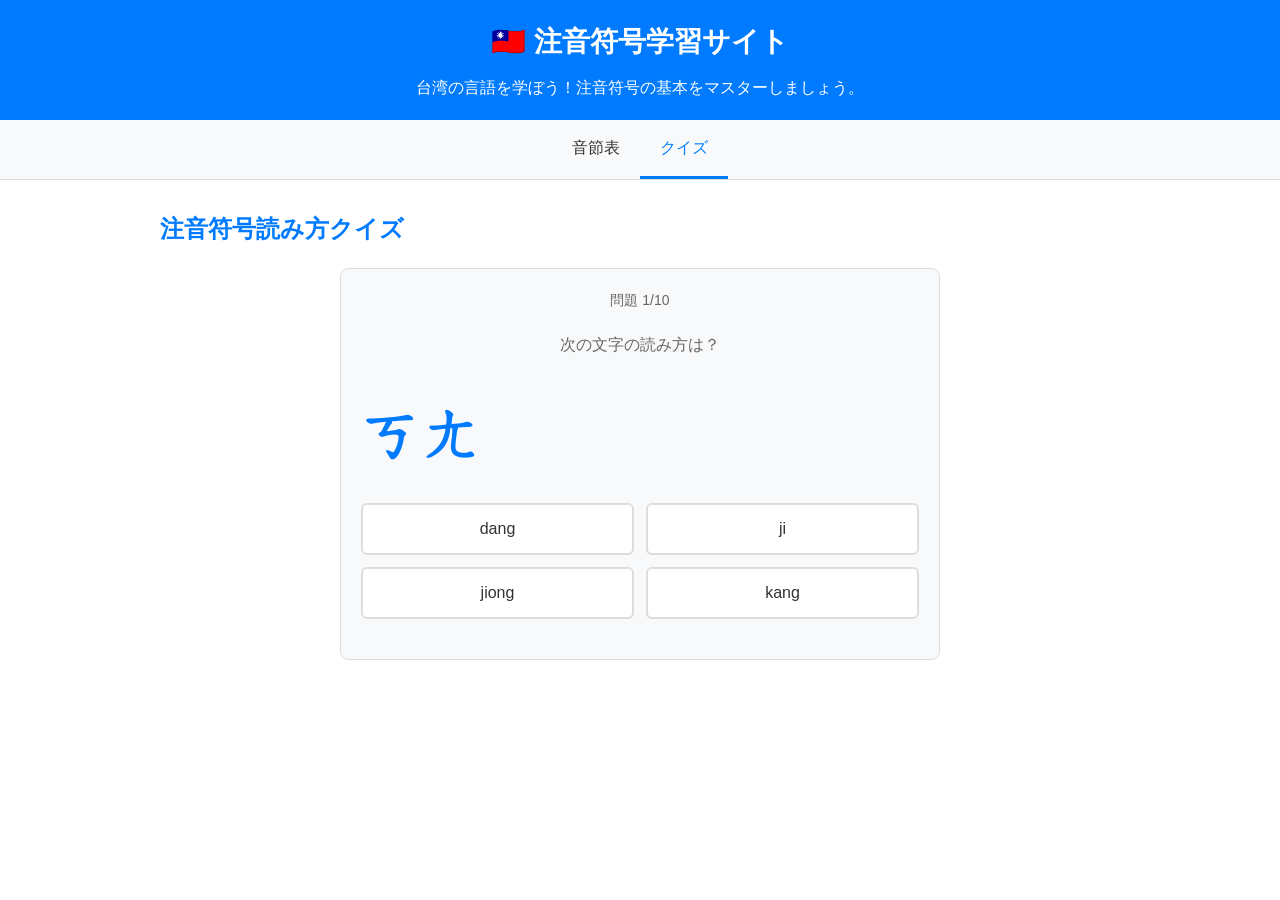
==== quiz.html @ 2b135e89 "初期プロジェクト: 注音符号学習サイト" ====
<!DOCTYPE html>
<html lang="ja">
<head>
  <meta charset="UTF-8">
  <meta name="viewport" content="width=device-width, initial-scale=1.0">
  <title>注音符号学習 - クイズ</title>
  <link rel="stylesheet" href="style.css">
</head>
<body>
  <header>
    <h1>🇹🇼 注音符号学習サイト</h1>
    <p>台湾の言語を学ぼう！注音符号の基本をマスターしましょう。</p>
  </header>

  <nav>
    <a href="index.html">音節表</a>
    <a href="quiz.html" class="active">クイズ</a>
  </nav>

  <main>
    <h2>注音符号読み方クイズ</h2>

    <div class="quiz-container">
      <div class="quiz-progress" id="progress">
        <!-- 進捗情報がここに表示されます -->
      </div>

      <div class="quiz-question">次の文字の読み方は？</div>

      <div class="quiz-hangul" id="zhuyinDisplay">
        <!-- 注音符号がここに表示されます -->
      </div>

      <div class="quiz-options" id="optionsContainer">
        <!-- 4択の選択肢がここに表示されます -->
      </div>

      <div id="resultArea">
        <!-- 結果メッセージがここに表示されます -->
      </div>

      <div style="text-align: center; margin-top: 20px;">
        <button id="nextBtn" style="display: none;">次へ</button>
        <button id="restartBtn" style="display: none;">もう一度クイズを開始</button>
      </div>

      <div id="finalScoreArea">
        <!-- 最終スコアがここに表示されます -->
      </div>
    </div>
  </main>

  <script src="data/zhuyin.js"></script>
  <script src="script.js"></script>
  <script src="quiz.js"></script>
</body>
</html>
---- style.css ----
* {
  margin: 0;
  padding: 0;
  box-sizing: border-box;
}

:root {
  --accent-color: #007bff;
  --text-color: #333;
  --bg-color: #fff;
  --border-color: #ddd;
  --hover-bg: #f0f0f0;
}

body {
  font-family: -apple-system, BlinkMacSystemFont, "Segoe UI", Roboto, "Helvetica Neue", Arial, sans-serif;
  background-color: var(--bg-color);
  color: var(--text-color);
  line-height: 1.6;
  padding: 0;
  margin: 0;
}

header {
  background-color: var(--accent-color);
  color: white;
  padding: 20px;
  text-align: center;
  box-shadow: 0 2px 5px rgba(0, 0, 0, 0.1);
}

header h1 {
  font-size: 28px;
  margin-bottom: 10px;
}

nav {
  background-color: #f8f9fa;
  padding: 0;
  border-bottom: 1px solid var(--border-color);
  display: flex;
  justify-content: center;
  flex-wrap: wrap;
}

nav a {
  display: inline-block;
  padding: 15px 20px;
  text-decoration: none;
  color: var(--text-color);
  font-weight: 500;
  border-bottom: 3px solid transparent;
  transition: all 0.3s ease;
}

nav a:hover,
nav a.active {
  color: var(--accent-color);
  border-bottom-color: var(--accent-color);
}

main {
  max-width: 1000px;
  margin: 30px auto;
  padding: 0 20px;
}

h2 {
  font-size: 24px;
  margin-bottom: 20px;
  color: var(--accent-color);
}

/* 注音符号音節表 */
.syllable-table {
  width: 100%;
  border-collapse: separate;
  border-spacing: 8px;
  margin-bottom: 30px;
}

.syllable-table td {
  width: 11%;
  min-width: 80px;
  padding: 12px;
  border: 1px solid var(--border-color);
  border-radius: 8px;
  text-align: center;
  cursor: pointer;
  background-color: var(--bg-color);
  transition: all 0.3s ease;
  font-weight: 500;
}

.syllable-table td:hover {
  background-color: var(--hover-bg);
  transform: translateY(-2px);
  box-shadow: 0 4px 8px rgba(0, 0, 0, 0.1);
}

.syllable-zhuyin {
  font-size: 32px;
  line-height: 1.3;
  color: var(--text-color);
  margin-bottom: 4px;
}

.syllable-romaji {
  font-size: 12px;
  color: #666;
  margin-bottom: 2px;
}

.syllable-japanese {
  font-size: 12px;
  color: var(--accent-color);
}

/* クイズ */
.quiz-container {
  max-width: 600px;
  margin: 0 auto;
  padding: 20px;
  border: 1px solid var(--border-color);
  border-radius: 8px;
  background-color: #f8f9fa;
}

.quiz-question {
  text-align: center;
  margin-bottom: 30px;
  font-size: 16px;
  color: #666;
}

.quiz-hangul {
  font-size: 60px;
  color: var(--accent-color);
  margin: 20px 0;
  font-weight: bold;
}

.quiz-progress {
  text-align: center;
  font-size: 14px;
  color: #666;
  margin-bottom: 20px;
}

.quiz-options {
  display: grid;
  grid-template-columns: 1fr 1fr;
  gap: 12px;
  margin-bottom: 20px;
}

.option-btn {
  padding: 15px 20px;
  border: 2px solid var(--border-color);
  background-color: var(--bg-color);
  color: var(--text-color);
  border-radius: 6px;
  cursor: pointer;
  font-size: 16px;
  font-weight: 500;
  transition: all 0.3s ease;
}

.option-btn:hover {
  border-color: var(--accent-color);
  color: var(--accent-color);
  background-color: var(--hover-bg);
}

.option-btn.selected {
  border-color: var(--accent-color);
  background-color: var(--accent-color);
  color: white;
}

.option-btn.correct {
  border-color: #28a745;
  background-color: #28a745;
  color: white;
}

.option-btn.incorrect {
  border-color: #dc3545;
  background-color: #dc3545;
  color: white;
}

/* 結果 */
.result {
  margin-top: 20px;
  padding: 15px;
  border-radius: 6px;
  text-align: center;
  font-weight: 600;
}

.result.correct {
  background-color: #d4edda;
  color: #155724;
  border: 1px solid #c3e6cb;
}

.result.incorrect {
  background-color: #f8d7da;
  color: #721c24;
  border: 1px solid #f5c6cb;
}

.score-display {
  margin-top: 20px;
  padding: 20px;
  border-radius: 6px;
  background-color: #e7f3ff;
  border: 1px solid #b3d9ff;
  text-align: center;
}

.score-display h3 {
  color: var(--accent-color);
  margin-bottom: 10px;
}

.score-display p {
  font-size: 24px;
  font-weight: bold;
  color: var(--accent-color);
  margin: 10px 0;
}

/* ボタン */
button {
  padding: 12px 24px;
  background-color: var(--accent-color);
  color: white;
  border: none;
  border-radius: 6px;
  cursor: pointer;
  font-size: 16px;
  font-weight: 600;
  transition: all 0.3s ease;
}

button:hover {
  background-color: #0056b3;
  transform: translateY(-2px);
  box-shadow: 0 4px 8px rgba(0, 0, 0, 0.15);
}

button:active {
  transform: translateY(0);
}

button:disabled {
  background-color: #ccc;
  cursor: not-allowed;
  transform: none;
}

/* レスポンシブ */
@media (max-width: 768px) {
  header h1 {
    font-size: 22px;
  }

  nav a {
    padding: 12px 15px;
    font-size: 14px;
  }

  .syllable-table td {
    width: 22%;
    min-width: 60px;
    padding: 10px;
  }

  .syllable-zhuyin {
    font-size: 24px;
  }

  .quiz-hangul {
    font-size: 48px;
  }

  .quiz-options {
    grid-template-columns: 1fr;
  }

  main {
    margin: 20px auto;
    padding: 0 15px;
  }
}

@media (max-width: 480px) {
  header h1 {
    font-size: 18px;
  }

  nav {
    flex-direction: column;
  }

  nav a {
    width: 100%;
    text-align: center;
    border-bottom: none;
    border-right: 3px solid transparent;
    padding: 10px;
  }

  nav a:hover,
  nav a.active {
    border-bottom: none;
    border-right-color: var(--accent-color);
  }

  .syllable-table {
    border-spacing: 4px;
  }

  .syllable-table td {
    width: 30%;
    min-width: 50px;
    padding: 8px;
    font-size: 12px;
  }

  .syllable-zhuyin {
    font-size: 18px;
  }

  .syllable-romaji,
  .syllable-japanese {
    font-size: 10px;
  }

  .quiz-hangul {
    font-size: 40px;
  }

  button {
    padding: 10px 20px;
    font-size: 14px;
  }
}
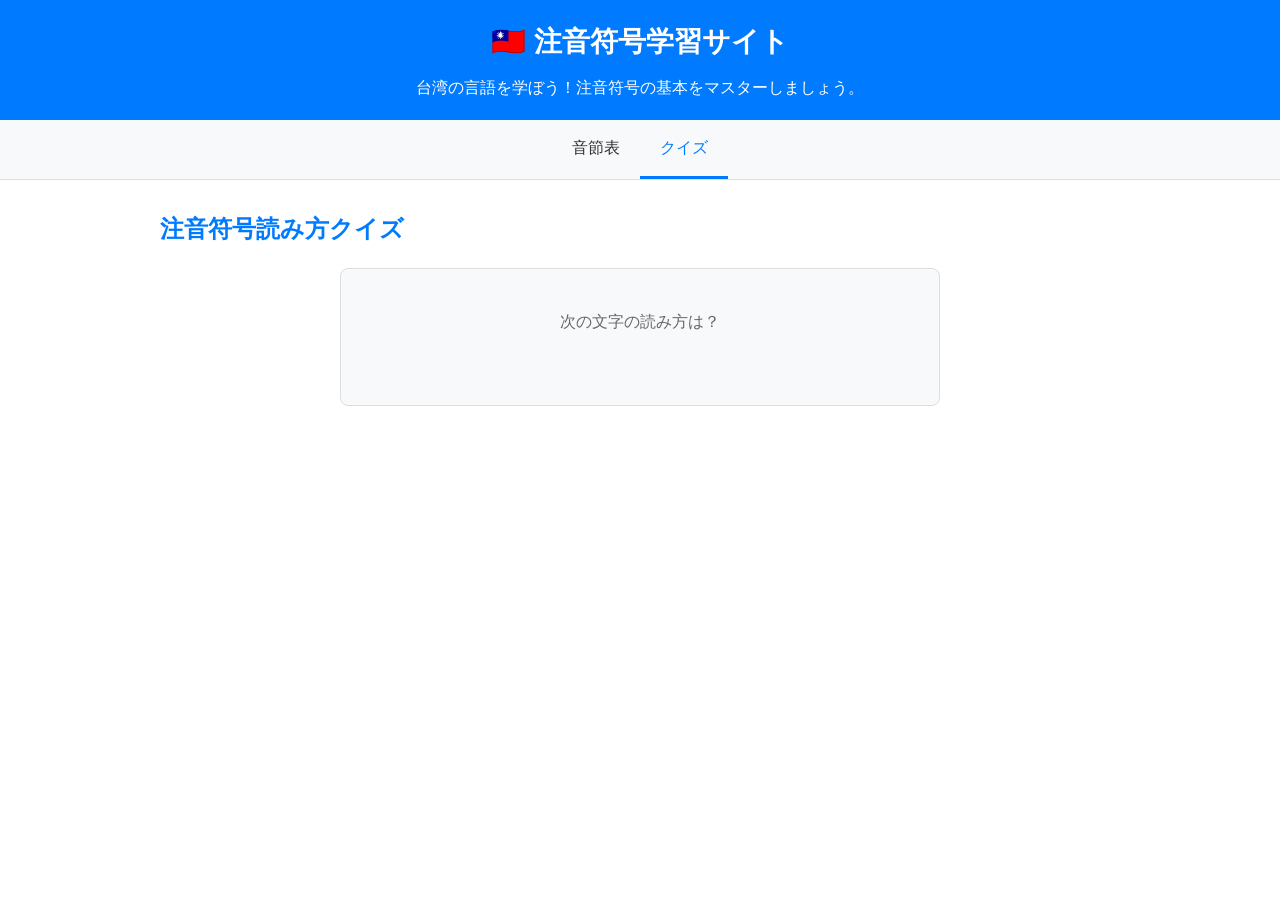
==== commit e6e4ec54: "fix: tone pronunciation" ====
--- a/quiz.html
+++ b/quiz.html
@@ -25,7 +25,7 @@
         <!-- 進捗情報がここに表示されます -->
       </div>
 
-      <div class="quiz-question">次の文字の読み方は？</div>
+      <div class="quiz-question" id="quiz-question">次の文字の読み方は？</div>
 
       <div class="quiz-hangul" id="zhuyinDisplay">
         <!-- 注音符号がここに表示されます -->
--- a/style.css
+++ b/style.css
@@ -105,15 +105,142 @@
   margin-bottom: 4px;
 }
 
+.tone-indicator {
+  font-size: 14px;
+  color: var(--accent-color);
+  font-weight: bold;
+  margin: 2px 0;
+  letter-spacing: 2px;
+}
+
 .syllable-romaji {
   font-size: 12px;
   color: #666;
   margin-bottom: 2px;
 }
 
+.tone-buttons {
+  display: flex;
+  justify-content: center;
+  gap: 2px;
+  margin: 4px 0;
+}
+
+.tone-btn {
+  padding: 2px 4px;
+  background: #f8f9fa;
+  border: 1px solid var(--border-color);
+  border-radius: 4px;
+  cursor: pointer;
+  transition: all 0.2s ease;
+  font-size: 12px;
+  font-weight: bold;
+  color: var(--accent-color);
+  min-width: 20px;
+}
+
+.tone-btn:hover {
+  background: var(--accent-color);
+  color: white;
+  transform: scale(1.1);
+}
+
+.tone-btn.active {
+  background: var(--accent-color);
+  color: white;
+}
+
 .syllable-japanese {
   font-size: 12px;
   color: var(--accent-color);
+}
+
+/* 声調パネル */
+.tone-panel {
+  position: fixed;
+  z-index: 1000;
+  background: white;
+  border: 2px solid var(--accent-color);
+  border-radius: 12px;
+  padding: 15px;
+  box-shadow: 0 8px 20px rgba(0, 0, 0, 0.15);
+  min-width: 280px;
+  animation: slideUp 0.3s ease-out;
+}
+
+@keyframes slideUp {
+  from {
+    opacity: 0;
+    transform: translateY(10px);
+  }
+  to {
+    opacity: 1;
+    transform: translateY(0);
+  }
+}
+
+.tone-title {
+  text-align: center;
+  font-size: 18px;
+  font-weight: bold;
+  color: var(--accent-color);
+  margin-bottom: 12px;
+  border-bottom: 2px solid #eee;
+  padding-bottom: 10px;
+}
+
+.tone-buttons {
+  display: grid;
+  grid-template-columns: 1fr 1fr;
+  gap: 8px;
+}
+
+.tone-btn {
+  padding: 12px;
+  background: linear-gradient(135deg, #f5f7fa 0%, #ffffff 100%);
+  border: 2px solid var(--border-color);
+  border-radius: 8px;
+  cursor: pointer;
+  transition: all 0.3s ease;
+  font-weight: 600;
+  font-size: 13px;
+}
+
+.tone-btn:hover {
+  border-color: var(--accent-color);
+  background: linear-gradient(135deg, #e7f3ff 0%, #f0f8ff 100%);
+  transform: translateY(-2px);
+  box-shadow: 0 4px 12px rgba(0, 123, 255, 0.2);
+}
+
+.tone-btn.active {
+  background: var(--accent-color);
+  color: white;
+  border-color: var(--accent-color);
+}
+
+.tone-mark {
+  font-size: 20px;
+  display: block;
+  margin-bottom: 2px;
+}
+
+.tone-pinyin {
+  font-size: 12px;
+  display: block;
+}
+
+.tone-hanzi {
+  font-size: 14px;
+  display: block;
+  font-weight: bold;
+}
+
+.tone-desc {
+  font-size: 11px;
+  color: #999;
+  display: block;
+  margin-top: 2px;
 }
 
 /* クイズ */
@@ -138,6 +265,13 @@
   color: var(--accent-color);
   margin: 20px 0;
   font-weight: bold;
+}
+
+.tone-pinyin-display {
+  font-size: 48px;
+  color: var(--accent-color);
+  font-weight: bold;
+  letter-spacing: 4px;
 }
 
 .quiz-progress {
